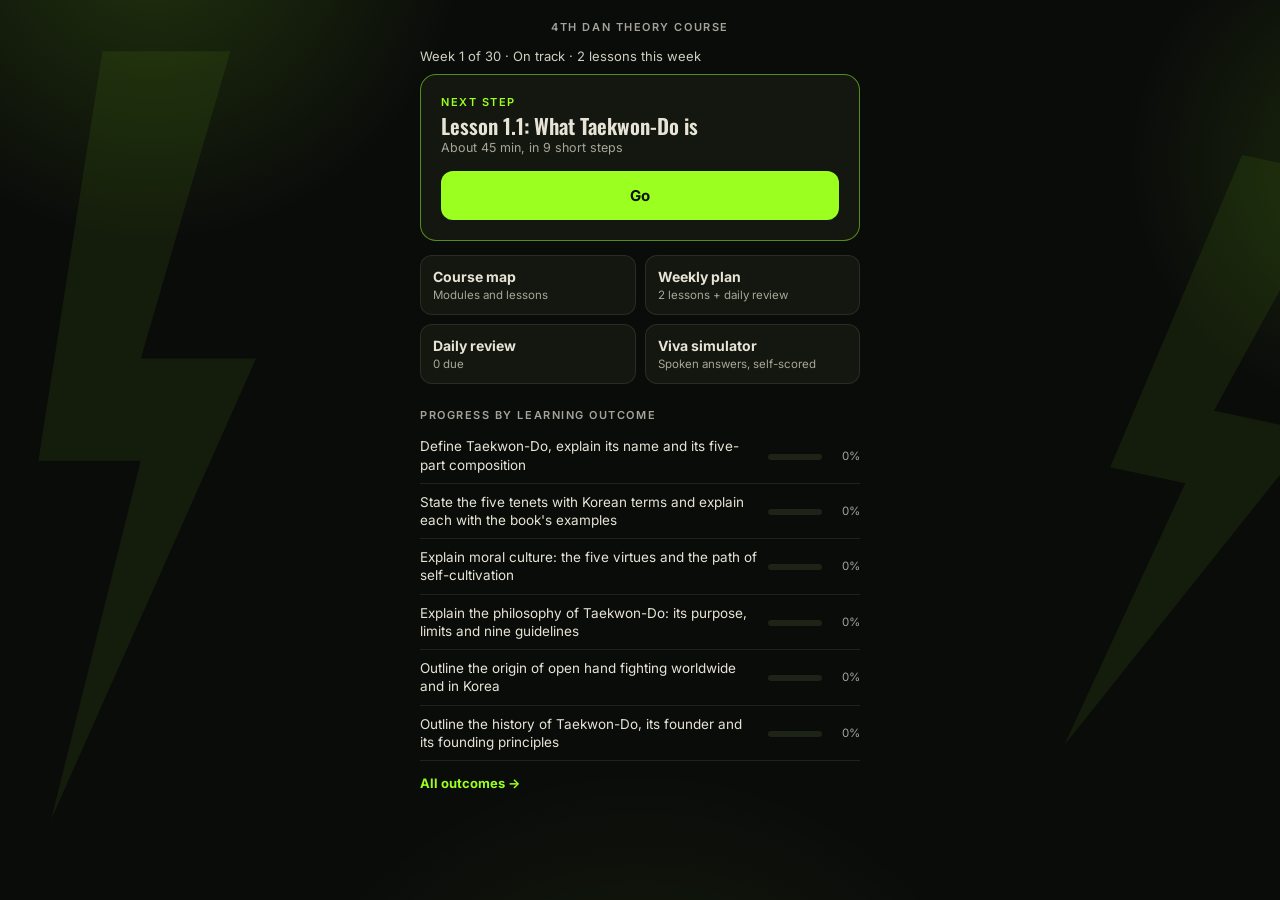
==== course/index.html @ 4cc656b7 "Make the course a separate page - index.html restored to its original version; no link to the course" ====
<!DOCTYPE html>
<html lang="en">
<head>
<meta charset="UTF-8">
<meta name="viewport" content="width=device-width, initial-scale=1.0, viewport-fit=cover">
<title>4th Dan Theory Course</title>
<meta name="theme-color" content="#0A0C0A">
<link rel="preconnect" href="https://fonts.googleapis.com">
<link rel="preconnect" href="https://fonts.gstatic.com" crossorigin>
<link href="https://fonts.googleapis.com/css2?family=Oswald:wght@500;600;700&family=Inter:wght@400;500;600;700&display=swap" rel="stylesheet">
<!-- Base styles copied from the flashcard app so the course looks the same. -->
<style>
  :root{
    --ink:#0A0C0A;
    --ink-2:#14170F;
    --ink-3:#1E2318;
    --line: rgba(237,233,223,0.10);
    --line-strong: rgba(237,233,223,0.18);
    --dobok:#E7E3D6;
    --dobok-dim: rgba(231,227,214,0.90);
    --dobok-faint: rgba(231,227,214,0.70);
    --accent:#9BFF1F;
    --accent-soft: rgba(155,255,31,0.14);
    --accent-line: rgba(155,255,31,0.5);
    --red:#A6433A;
    --red-soft: rgba(166,67,58,0.18);
    --green:#5C7A4F;
    --green-soft: rgba(92,122,79,0.18);
    --radius: 16px;
  }
  *{box-sizing:border-box;}
  body{
    margin:0;color:var(--dobok);font-family:'Inter',sans-serif;-webkit-font-smoothing:antialiased;
    background:
      radial-gradient(520px circle at 12% -8%, rgba(155,255,31,0.16), transparent 60%),
      radial-gradient(460px circle at 108% 18%, rgba(155,255,31,0.12), transparent 55%),
      radial-gradient(640px circle at 50% 128%, rgba(155,255,31,0.09), transparent 60%),
      var(--ink);
    background-attachment:fixed;
    min-height:100vh;
  }
  .bg-bolts{position:fixed;inset:0;z-index:0;pointer-events:none;opacity:0.07;overflow:hidden;}
  .voice{font-family:'Oswald',sans-serif;font-weight:600;}
  .voice-caps{font-family:'Oswald',sans-serif;text-transform:uppercase;letter-spacing:0.02em;font-style:italic;}
  #root{max-width:480px;margin:0 auto;min-height:100vh;padding:20px 20px 40px;position:relative;z-index:1;}
  h1,h2,h3{margin:0;font-weight:600;}
  p{margin:0;}
  button{font-family:'Inter',sans-serif;cursor:pointer;border:none;background:none;color:inherit;}
  input[type=text]{font-family:'Inter',sans-serif;}
  .eyebrow{font-size:11px;letter-spacing:0.14em;text-transform:uppercase;color:var(--dobok-faint);font-weight:600;}
  .btn-primary{background:var(--accent);color:#0A1204;font-weight:700;font-size:15px;padding:15px 20px;border-radius:12px;width:100%;text-align:center;transition:transform .15s ease;}
  .btn-primary:active{transform:scale(0.97);}
  .btn-primary:disabled{opacity:0.4;}
  .btn-ghost{background:transparent;border:1px solid var(--line-strong);color:var(--dobok);font-weight:600;font-size:14px;padding:13px 18px;border-radius:12px;width:100%;text-align:center;}
  .btn-ghost:active{background:var(--ink-3);}
  .chip{padding:9px 14px;border-radius:10px;font-size:13px;font-weight:600;border:1px solid var(--line-strong);color:var(--dobok-dim);}
  .chip.active{background:var(--accent-soft);border-color:var(--accent-line);color:var(--accent);}
  .card{background:var(--ink-2);border:1px solid var(--line);border-radius:var(--radius);padding:20px;}
  .opt{display:block;width:100%;text-align:left;padding:14px 16px;border-radius:12px;border:1px solid var(--line-strong);background:var(--ink-3);font-size:14.5px;margin-top:9px;}
  .opt.correct{background:var(--green-soft);border-color:rgba(92,122,79,0.5);color:#D3E6C8;}
  .opt.wrong{background:var(--red-soft);border-color:rgba(166,67,58,0.5);color:#F0BDB6;}
  .opt.dim{opacity:0.45;}
  .type-input{width:100%;padding:14px 16px;border-radius:12px;border:1px solid var(--line-strong);background:var(--ink-3);color:var(--dobok);font-size:15px;margin-top:14px;font-family:'Inter',sans-serif;resize:none;overflow:hidden;line-height:1.4;display:block;}
  .type-input:focus{outline:none;border-color:var(--accent-line);}
  .type-input.correct{background:var(--green-soft);border-color:rgba(92,122,79,0.6);color:#D3E6C8;}
  .type-input.wrong{background:var(--red-soft);border-color:rgba(166,67,58,0.6);color:#F0BDB6;}
  .result-label{font-size:13px;font-weight:700;margin-top:10px;letter-spacing:0.02em;}
  .result-label.correct{color:#8FC97D;}
  .result-label.wrong{color:#E29A92;}
  .topic-toggle{width:36px;height:21px;border-radius:11px;background:var(--ink-3);border:1px solid var(--line-strong);position:relative;flex-shrink:0;padding:0;}
  .topic-toggle .knob{position:absolute;top:2px;left:2px;width:15px;height:15px;border-radius:50%;background:var(--dobok-faint);transition:left .15s ease,background .15s ease;}
  .topic-toggle.on{background:var(--accent-soft);border-color:var(--accent-line);}
  .topic-toggle.on .knob{left:17px;background:var(--accent);}
  .topic-row.off{opacity:0.45;}
  .err{font-size:12.5px;color:#F0BDB6;margin-top:6px;}
  .fade-in{animation:fadeIn .35s ease both;}
  @keyframes fadeIn{from{opacity:0;transform:translateY(6px);}to{opacity:1;transform:translateY(0);}}
  ::selection{background:var(--accent-soft);}
</style>
<link rel="stylesheet" href="course.css">
<script data-goatcounter="https://guckian.goatcounter.com/count"
        async src="//gc.zgo.at/count.js"></script>
</head>
<body>
<svg class="bg-bolts" viewBox="0 0 500 900" preserveAspectRatio="none" xmlns="http://www.w3.org/2000/svg">
  <path d="M40,20 L90,20 L55,140 L100,140 L20,320 L55,180 L15,180 Z" fill="#9BFF1F"/>
  <path d="M460,60 L500,60 L470,160 L510,160 L440,300 L465,190 L435,190 Z" fill="#9BFF1F" transform="rotate(12 470 180)"/>
  <path d="M30,650 L75,650 L45,760 L85,760 L10,880 L40,740 L5,740 Z" fill="#9BFF1F" transform="rotate(-8 45 760)"/>
  <path d="M420,700 L465,700 L435,800 L475,800 L400,900 L430,780 L395,780 Z" fill="#9BFF1F"/>
</svg>
<div id="root"></div>
<script src="lib.js"></script>
<script src="deck.js"></script>
<script src="course.js"></script>
<script src="module-1.js"></script>
<script src="diagrams.js"></script>
<script src="engine.js"></script>
<script>Course.open();</script>
</body>
</html>
---- course/course.css ----
/* Course views. Builds on the variables and components defined in index.html. */
.c-top{display:flex;justify-content:space-between;align-items:center;gap:8px;}
.c-link{font-size:13px;color:var(--accent);font-weight:700;padding:4px 0;}
.c-sub{font-size:12.5px;color:var(--dobok-faint);line-height:1.45;display:block;}
.c-week{font-size:13px;color:var(--dobok-dim);margin-top:14px;}
.c-next{margin-top:10px;border-color:var(--accent-line);}
.c-next-title{font-size:21px;margin-top:4px;line-height:1.25;}
.c-grid{display:grid;grid-template-columns:1fr 1fr;gap:9px;margin-top:14px;}
.c-tile{background:var(--ink-2);border:1px solid var(--line);border-radius:12px;padding:12px;text-align:left;display:flex;flex-direction:column;gap:3px;}
.c-tile b{font-size:14px;}
.c-tile span{font-size:11.5px;color:var(--dobok-faint);}
.c-h{font-size:11px;letter-spacing:0.14em;text-transform:uppercase;color:var(--dobok-faint);font-weight:600;margin:24px 0 6px;}
.c-orow{display:flex;justify-content:space-between;align-items:center;gap:10px;padding:9px 0;border-bottom:1px solid var(--line);}
.c-otext{font-size:13.5px;line-height:1.35;flex:1;}
.c-omini{display:flex;align-items:center;gap:6px;width:92px;flex-shrink:0;}
.c-omini span{font-size:11.5px;color:var(--dobok-faint);width:32px;text-align:right;}
.c-bar{flex:1;height:6px;border-radius:3px;background:var(--ink-3);overflow:hidden;margin:6px 0 4px;}
.c-bar div{height:100%;background:var(--accent);transition:width .4s ease;}
.c-mod{margin-top:12px;}
.c-dim{opacity:0.5;}
.c-mod-title{font-size:19px;margin-top:2px;}
.c-gate{display:flex;flex-wrap:wrap;gap:6px;margin:10px 0 4px;}
.c-gate span{font-size:11.5px;padding:4px 8px;border-radius:8px;border:1px solid var(--line-strong);color:var(--dobok-faint);}
.c-gate span.ok{border-color:var(--accent-line);color:var(--accent);}
.c-lesson{display:flex;align-items:center;gap:10px;width:100%;text-align:left;padding:10px 0;border-top:1px solid var(--line);}
.c-lesson b{font-size:14px;display:block;}
.c-tick{width:32px;height:32px;border-radius:50%;border:1px solid var(--line-strong);display:flex;align-items:center;justify-content:center;font-size:11.5px;color:var(--dobok-faint);flex-shrink:0;}
.c-tick.on{background:var(--accent-soft);border-color:var(--accent-line);color:var(--accent);font-size:15px;}
.c-date{width:100%;padding:10px 12px;border-radius:10px;border:1px solid var(--line-strong);background:var(--ink-3);color:var(--dobok);font-size:14px;margin:6px 0 12px;color-scheme:dark;}
.c-wk{padding:10px 12px;border:1px solid var(--line);border-radius:12px;margin-top:8px;background:var(--ink-2);}
.c-wk.now{border-color:var(--accent-line);}
.c-wk-h{display:flex;justify-content:space-between;font-size:13.5px;}
.c-wk-h span{color:var(--dobok-faint);font-size:12px;}
.c-pl{font-size:13px;margin-top:5px;color:var(--dobok-dim);}
.c-pl.ok{color:var(--accent);}
.c-oc{margin-top:10px;}
.c-dots{display:flex;gap:5px;flex-wrap:wrap;justify-content:center;}
.c-dot{width:7px;height:7px;border-radius:50%;background:var(--line-strong);}
.c-dot.done{background:var(--accent);}
.c-dot.now{background:var(--dobok);}
.c-read,.c-video{margin-top:10px;}
.c-title{font-size:19px;line-height:1.3;}
.c-read p{font-size:15px;line-height:1.55;color:var(--dobok-dim);margin-top:10px;}
.c-read-foot{display:flex;justify-content:space-between;align-items:center;margin-top:14px;}
.c-ref{display:inline-block;font-size:11px;font-weight:700;color:var(--dobok-faint);border:1px solid var(--line-strong);border-radius:6px;padding:2px 6px;}
.c-fig{margin:14px 0 0;}
.c-fig figcaption{font-size:11.5px;color:var(--dobok-faint);margin-top:4px;text-align:center;}
.c-vwrap{position:relative;padding-top:56.25%;margin-top:8px;border-radius:10px;overflow:hidden;}
.c-vwrap iframe{position:absolute;inset:0;width:100%;height:100%;border:0;}
.c-nav{display:flex;gap:10px;margin-top:16px;}
.c-model{margin-top:14px;padding:12px 14px;border-radius:12px;background:var(--ink-3);border:1px solid var(--line-strong);}
.c-model p,.c-model li{font-size:14px;line-height:1.5;color:var(--dobok-dim);margin:6px 0;}
.c-model ul{padding-left:18px;margin:6px 0;}
.c-rub{display:flex;gap:10px;align-items:flex-start;width:100%;text-align:left;padding:9px 0;border-bottom:1px solid var(--line);font-size:14px;line-height:1.4;}
.c-box{width:20px;height:20px;border-radius:5px;border:1px solid var(--line-strong);flex-shrink:0;display:flex;align-items:center;justify-content:center;font-size:13px;color:var(--accent);}
.c-rub.on .c-box{background:var(--accent-soft);border-color:var(--accent-line);}
.c-task-text{overflow:auto;resize:vertical;}
.c-qhead{display:flex;justify-content:space-between;align-items:center;}
.c-q{font-size:18px;line-height:1.4;}
.c-after{margin-top:14px;padding-top:14px;border-top:1px solid var(--line-strong);font-size:14.5px;line-height:1.5;color:var(--dobok-dim);}
.c-hook{margin-top:12px;padding:12px 14px;border-radius:12px;background:var(--accent-soft);border:1px solid var(--accent-line);font-size:14px;line-height:1.5;}
.c-big{font-size:38px;color:var(--accent);margin-top:6px;}
.c-crit{display:flex;justify-content:space-between;align-items:center;gap:8px;padding:10px 0;border-bottom:1px solid var(--line);}
.c-crit b{font-size:14px;}
.c-scores{display:flex;gap:5px;flex-shrink:0;}
.c-score{padding:8px 11px;}
.dg{width:100%;height:auto;display:block;font-family:'Inter',sans-serif;}
.dg-step{animation:dgIn .5s ease both;}
.dg-orbit{animation:dgOrbit 10s linear infinite;}
@keyframes dgIn{from{opacity:0;transform:translateY(6px);}to{opacity:1;transform:none;}}
@keyframes dgOrbit{to{transform:rotate(360deg);}}
@media (prefers-reduced-motion: reduce){.dg-step,.dg-orbit{animation:none;}}
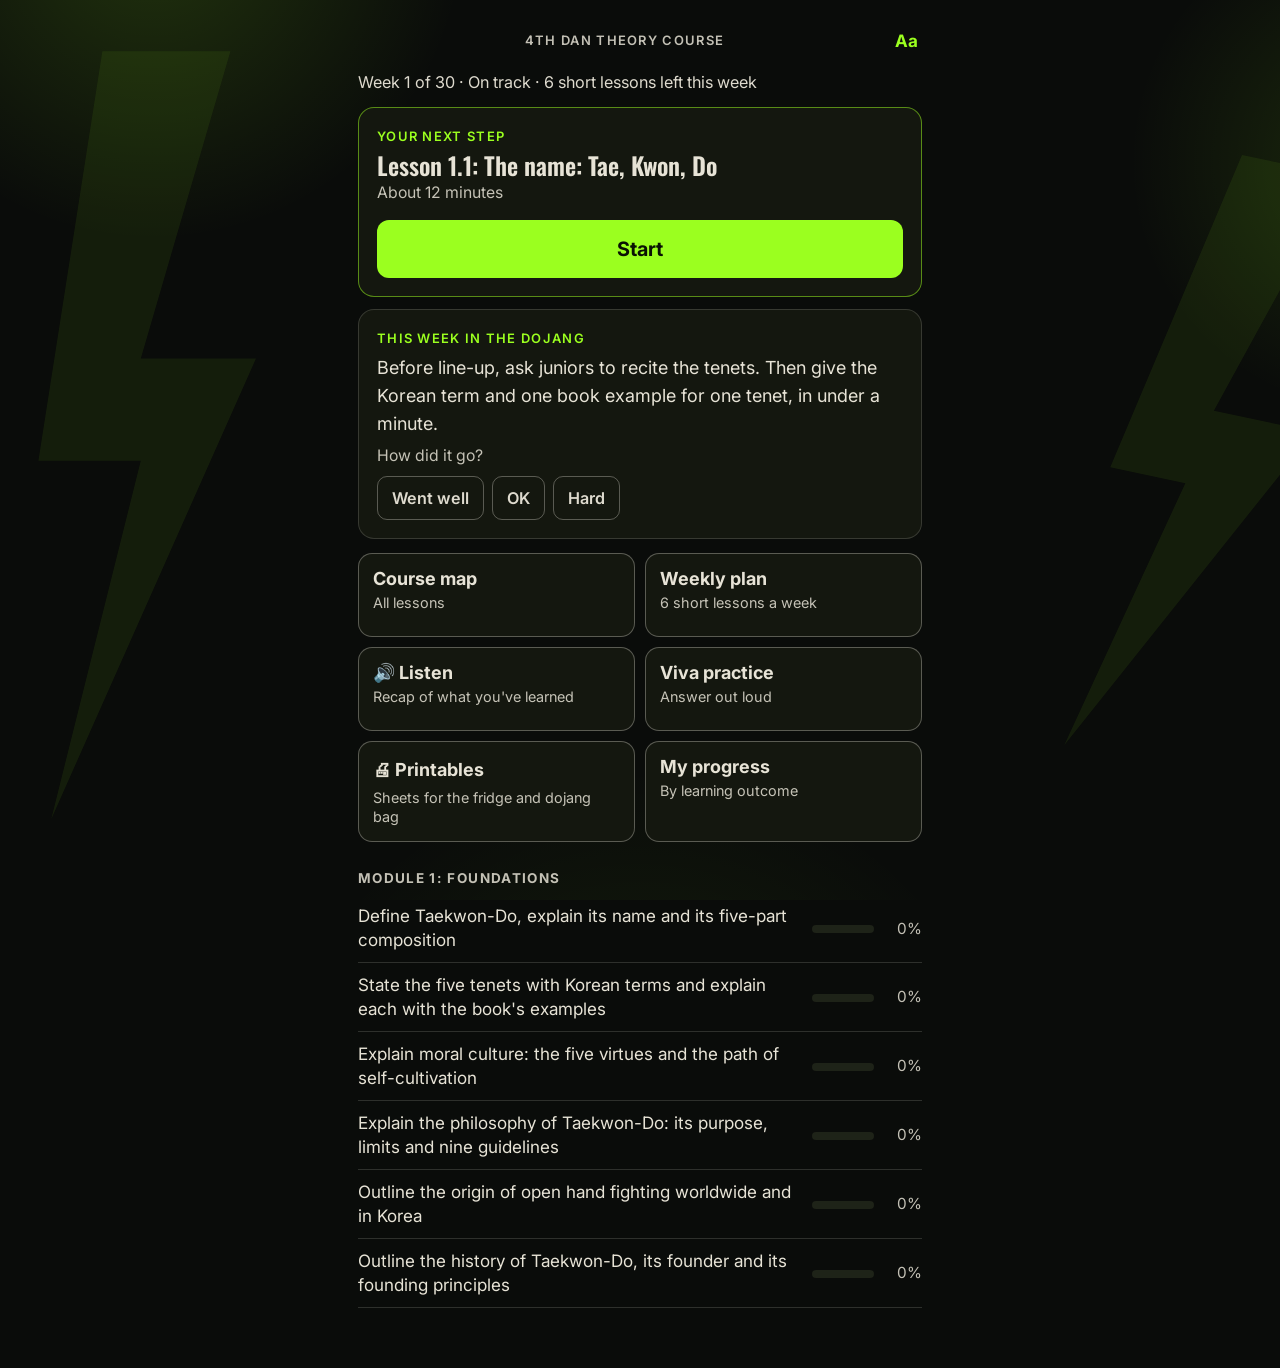
==== commit 8b49c2fa: "Redesign Module 1 for short sessions and retention - 18 micro-lessons (six a week, ~12 min): guess f" ====
--- a/course/index.html
+++ b/course/index.html
@@ -93,6 +93,7 @@
 <script src="deck.js"></script>
 <script src="course.js"></script>
 <script src="module-1.js"></script>
+<script src="module-1-lessons.js"></script>
 <script src="diagrams.js"></script>
 <script src="engine.js"></script>
 <script>Course.open();</script>
--- a/course/course.css
+++ b/course/course.css
@@ -1,72 +1,140 @@
-/* Course views. Builds on the variables and components defined in index.html. */
-.c-top{display:flex;justify-content:space-between;align-items:center;gap:8px;}
-.c-link{font-size:13px;color:var(--accent);font-weight:700;padding:4px 0;}
-.c-sub{font-size:12.5px;color:var(--dobok-faint);line-height:1.45;display:block;}
-.c-week{font-size:13px;color:var(--dobok-dim);margin-top:14px;}
-.c-next{margin-top:10px;border-color:var(--accent-line);}
-.c-next-title{font-size:21px;margin-top:4px;line-height:1.25;}
-.c-grid{display:grid;grid-template-columns:1fr 1fr;gap:9px;margin-top:14px;}
-.c-tile{background:var(--ink-2);border:1px solid var(--line);border-radius:12px;padding:12px;text-align:left;display:flex;flex-direction:column;gap:3px;}
-.c-tile b{font-size:14px;}
-.c-tile span{font-size:11.5px;color:var(--dobok-faint);}
-.c-h{font-size:11px;letter-spacing:0.14em;text-transform:uppercase;color:var(--dobok-faint);font-weight:600;margin:24px 0 6px;}
-.c-orow{display:flex;justify-content:space-between;align-items:center;gap:10px;padding:9px 0;border-bottom:1px solid var(--line);}
-.c-otext{font-size:13.5px;line-height:1.35;flex:1;}
-.c-omini{display:flex;align-items:center;gap:6px;width:92px;flex-shrink:0;}
-.c-omini span{font-size:11.5px;color:var(--dobok-faint);width:32px;text-align:right;}
-.c-bar{flex:1;height:6px;border-radius:3px;background:var(--ink-3);overflow:hidden;margin:6px 0 4px;}
+/* Course page. Built for reading comfort: 18px base (20px extra large), high contrast,
+   48px tap targets, optional light "paper" theme. Uses the variables from index.html's base styles. */
+:root{
+  --dobok-dim: rgba(231,227,214,0.96);
+  --dobok-faint: rgba(231,227,214,0.84);
+  --line: rgba(237,233,223,0.16);
+  --line-strong: rgba(237,233,223,0.32);
+}
+html{font-size:18px;}
+html.size-xl{font-size:20px;}
+html.theme-paper{
+  --ink:#F5F0E6; --ink-2:#FFFFFF; --ink-3:#EEE7D8;
+  --line: rgba(30,32,26,0.14); --line-strong: rgba(30,32,26,0.30);
+  --dobok:#1B1D18; --dobok-dim:#22251F; --dobok-faint:#45493F;
+  --accent:#2F6B05; --accent-soft: rgba(47,107,5,0.10); --accent-line: rgba(47,107,5,0.55);
+  --green-soft: rgba(47,107,5,0.12); --red-soft: rgba(166,67,58,0.12);
+}
+html.theme-paper body{background:var(--ink);}
+html.theme-paper .bg-bolts{display:none;}
+html.theme-paper .btn-primary{color:#FFFFFF;}
+html.theme-paper .opt.correct,html.theme-paper .type-input.correct{color:#1F4A04;}
+html.theme-paper .opt.wrong,html.theme-paper .type-input.wrong{color:#7A2A22;}
+html.theme-paper .result-label.correct{color:#2F6B05;}
+html.theme-paper .result-label.wrong{color:#9A3A30;}
+html.theme-paper .c-date{color-scheme:light;}
+
+#root{max-width:600px;padding:18px 18px 60px;}
+body{font-size:1rem;line-height:1.55;}
+.eyebrow{font-size:0.72rem;letter-spacing:0.1em;}
+.btn-primary{font-size:1rem;min-height:52px;}
+.btn-ghost{font-size:0.95rem;min-height:48px;}
+.btn-primary:disabled{opacity:0.55;}
+.opt{font-size:1rem;min-height:52px;padding:14px 16px;line-height:1.4;}
+.type-input{font-size:1rem;min-height:52px;}
+.chip{font-size:0.9rem;min-height:44px;padding:10px 14px;}
+.card{padding:18px;}
+.result-label{font-size:0.95rem;}
+.err{font-size:0.9rem;}
+
+.c-acc{color:var(--accent);}
+.c-top{display:flex;justify-content:space-between;align-items:center;gap:8px;min-height:44px;}
+.c-link{font-size:0.95rem;color:var(--accent);font-weight:700;padding:10px 4px;min-height:44px;}
+.c-sub{font-size:0.88rem;color:var(--dobok-faint);line-height:1.5;display:block;}
+.c-week{font-size:0.9rem;color:var(--dobok-dim);margin-top:8px;}
+.c-next{margin-top:12px;border-color:var(--accent-line);}
+.c-next-title{font-size:1.35rem;margin-top:4px;line-height:1.25;}
+.c-big-btn{margin-top:16px;font-size:1.1rem;min-height:58px;}
+.c-class{margin-top:12px;}
+.c-class p{font-size:1rem;margin-top:6px;}
+.c-row{display:flex;flex-wrap:wrap;gap:8px;margin-top:8px;}
+.c-grid{display:grid;grid-template-columns:1fr 1fr;gap:10px;margin-top:14px;}
+.c-tile{background:var(--ink-2);border:1px solid var(--line-strong);border-radius:14px;padding:14px;text-align:left;display:flex;flex-direction:column;gap:4px;min-height:84px;color:var(--dobok);text-decoration:none;}
+.c-tile b{font-size:1rem;}
+.c-tile span{font-size:0.8rem;color:var(--dobok-faint);line-height:1.35;}
+.c-h{font-size:0.75rem;letter-spacing:0.1em;text-transform:uppercase;color:var(--dobok-faint);font-weight:700;margin:26px 0 6px;}
+.c-orow{display:flex;justify-content:space-between;align-items:center;gap:10px;padding:10px 0;border-bottom:1px solid var(--line);}
+.c-otext{font-size:0.95rem;line-height:1.4;flex:1;}
+.c-omini{display:flex;align-items:center;gap:8px;width:110px;flex-shrink:0;}
+.c-omini span{font-size:0.85rem;color:var(--dobok-faint);width:40px;text-align:right;}
+.c-bar{flex:1;height:8px;border-radius:4px;background:var(--ink-3);overflow:hidden;margin:6px 0 4px;}
 .c-bar div{height:100%;background:var(--accent);transition:width .4s ease;}
 .c-mod{margin-top:12px;}
-.c-dim{opacity:0.5;}
-.c-mod-title{font-size:19px;margin-top:2px;}
-.c-gate{display:flex;flex-wrap:wrap;gap:6px;margin:10px 0 4px;}
-.c-gate span{font-size:11.5px;padding:4px 8px;border-radius:8px;border:1px solid var(--line-strong);color:var(--dobok-faint);}
+.c-dim{opacity:0.55;}
+.c-mod-title{font-size:1.25rem;margin-top:2px;}
+.c-gate{display:flex;flex-wrap:wrap;gap:6px;margin:12px 0 4px;}
+.c-gate span{font-size:0.8rem;padding:5px 9px;border-radius:8px;border:1px solid var(--line-strong);color:var(--dobok-faint);}
 .c-gate span.ok{border-color:var(--accent-line);color:var(--accent);}
-.c-lesson{display:flex;align-items:center;gap:10px;width:100%;text-align:left;padding:10px 0;border-top:1px solid var(--line);}
-.c-lesson b{font-size:14px;display:block;}
-.c-tick{width:32px;height:32px;border-radius:50%;border:1px solid var(--line-strong);display:flex;align-items:center;justify-content:center;font-size:11.5px;color:var(--dobok-faint);flex-shrink:0;}
-.c-tick.on{background:var(--accent-soft);border-color:var(--accent-line);color:var(--accent);font-size:15px;}
-.c-date{width:100%;padding:10px 12px;border-radius:10px;border:1px solid var(--line-strong);background:var(--ink-3);color:var(--dobok);font-size:14px;margin:6px 0 12px;color-scheme:dark;}
-.c-wk{padding:10px 12px;border:1px solid var(--line);border-radius:12px;margin-top:8px;background:var(--ink-2);}
-.c-wk.now{border-color:var(--accent-line);}
-.c-wk-h{display:flex;justify-content:space-between;font-size:13.5px;}
-.c-wk-h span{color:var(--dobok-faint);font-size:12px;}
-.c-pl{font-size:13px;margin-top:5px;color:var(--dobok-dim);}
+.c-wkh{font-size:0.78rem;font-weight:700;letter-spacing:0.08em;text-transform:uppercase;color:var(--dobok-faint);margin:14px 0 2px;}
+.c-lesson{display:flex;align-items:center;gap:12px;width:100%;text-align:left;padding:8px 0;min-height:56px;border-top:1px solid var(--line);}
+.c-ltitle{flex:1;font-size:1rem;font-weight:600;}
+.c-tick{width:42px;height:42px;border-radius:50%;border:1px solid var(--line-strong);display:flex;align-items:center;justify-content:center;font-size:0.82rem;color:var(--dobok-faint);flex-shrink:0;}
+.c-tick.on{background:var(--accent-soft);border-color:var(--accent-line);color:var(--accent);font-size:1.1rem;}
+.c-date{width:100%;padding:12px;border-radius:10px;border:1px solid var(--line-strong);background:var(--ink-3);color:var(--dobok);font-size:1rem;margin:6px 0 12px;color-scheme:dark;min-height:48px;}
+.c-wk{padding:12px 14px;border:1px solid var(--line);border-radius:12px;margin-top:8px;background:var(--ink-2);}
+.c-wk.now{border-color:var(--accent-line);border-width:2px;}
+.c-wk-h{display:flex;justify-content:space-between;font-size:1rem;}
+.c-wk-h span{color:var(--dobok-faint);font-size:0.88rem;}
+.c-pl{font-size:0.92rem;margin-top:6px;color:var(--dobok-dim);}
 .c-pl.ok{color:var(--accent);}
 .c-oc{margin-top:10px;}
-.c-dots{display:flex;gap:5px;flex-wrap:wrap;justify-content:center;}
-.c-dot{width:7px;height:7px;border-radius:50%;background:var(--line-strong);}
+.c-setrow{padding:12px 0;border-bottom:1px solid var(--line);}
+.c-setrow b{font-size:1rem;}
+.c-dots{display:flex;gap:5px;flex-wrap:wrap;justify-content:center;flex:1;}
+.c-dot{width:9px;height:9px;border-radius:50%;background:var(--line-strong);}
 .c-dot.done{background:var(--accent);}
-.c-dot.now{background:var(--dobok);}
+.c-dot.now{background:var(--dobok);transform:scale(1.25);}
 .c-read,.c-video{margin-top:10px;}
-.c-title{font-size:19px;line-height:1.3;}
-.c-read p{font-size:15px;line-height:1.55;color:var(--dobok-dim);margin-top:10px;}
-.c-read-foot{display:flex;justify-content:space-between;align-items:center;margin-top:14px;}
-.c-ref{display:inline-block;font-size:11px;font-weight:700;color:var(--dobok-faint);border:1px solid var(--line-strong);border-radius:6px;padding:2px 6px;}
-.c-fig{margin:14px 0 0;}
-.c-fig figcaption{font-size:11.5px;color:var(--dobok-faint);margin-top:4px;text-align:center;}
+.c-title{font-size:1.3rem;line-height:1.3;}
+.c-read p,.c-read-p{font-size:1.05rem;line-height:1.6;color:var(--dobok-dim);margin-top:12px;}
+.c-picture{margin-top:16px;padding:12px 14px;border-left:4px solid var(--accent);background:var(--accent-soft);border-radius:0 10px 10px 0;font-size:1rem;line-height:1.5;font-style:italic;}
+.c-picture .eyebrow{font-style:normal;margin-bottom:4px;}
+.c-read-foot{display:flex;justify-content:space-between;align-items:center;margin-top:12px;gap:8px;}
+.c-ref{display:inline-block;font-size:0.78rem;font-weight:700;color:var(--dobok-faint);border:1px solid var(--line-strong);border-radius:6px;padding:2px 7px;}
+.c-fig{margin:16px 0 0;}
+.c-fig figcaption{font-size:0.82rem;color:var(--dobok-faint);margin-top:6px;text-align:center;}
 .c-vwrap{position:relative;padding-top:56.25%;margin-top:8px;border-radius:10px;overflow:hidden;}
 .c-vwrap iframe{position:absolute;inset:0;width:100%;height:100%;border:0;}
-.c-nav{display:flex;gap:10px;margin-top:16px;}
-.c-model{margin-top:14px;padding:12px 14px;border-radius:12px;background:var(--ink-3);border:1px solid var(--line-strong);}
-.c-model p,.c-model li{font-size:14px;line-height:1.5;color:var(--dobok-dim);margin:6px 0;}
-.c-model ul{padding-left:18px;margin:6px 0;}
-.c-rub{display:flex;gap:10px;align-items:flex-start;width:100%;text-align:left;padding:9px 0;border-bottom:1px solid var(--line);font-size:14px;line-height:1.4;}
-.c-box{width:20px;height:20px;border-radius:5px;border:1px solid var(--line-strong);flex-shrink:0;display:flex;align-items:center;justify-content:center;font-size:13px;color:var(--accent);}
+.c-nav{display:flex;gap:10px;margin-top:18px;}
+.c-back{width:auto;flex:0 0 auto;padding:13px 20px;}
+.c-q{font-size:1.2rem;line-height:1.4;}
+.c-qhead{display:flex;justify-content:space-between;align-items:center;min-height:44px;}
+.c-after{margin-top:14px;padding-top:14px;border-top:1px solid var(--line-strong);font-size:1rem;line-height:1.55;color:var(--dobok-dim);}
+.c-hook{margin-top:12px;padding:12px 14px;border-radius:12px;background:var(--accent-soft);border:1px solid var(--accent-line);font-size:1rem;line-height:1.5;}
+.c-model{margin-top:14px;padding:14px;border-radius:12px;background:var(--ink-3);border:1px solid var(--line-strong);}
+.c-model p,.c-model li{font-size:1rem;line-height:1.55;color:var(--dobok-dim);margin:6px 0;}
+.c-model ul{padding-left:20px;margin:6px 0;}
+.c-rub{display:flex;gap:12px;align-items:flex-start;width:100%;text-align:left;padding:12px 0;min-height:48px;border-bottom:1px solid var(--line);font-size:1rem;line-height:1.45;color:var(--dobok);}
+.c-box{width:26px;height:26px;border-radius:6px;border:2px solid var(--line-strong);flex-shrink:0;display:flex;align-items:center;justify-content:center;font-size:1rem;color:var(--accent);}
 .c-rub.on .c-box{background:var(--accent-soft);border-color:var(--accent-line);}
-.c-task-text{overflow:auto;resize:vertical;}
-.c-qhead{display:flex;justify-content:space-between;align-items:center;}
-.c-q{font-size:18px;line-height:1.4;}
-.c-after{margin-top:14px;padding-top:14px;border-top:1px solid var(--line-strong);font-size:14.5px;line-height:1.5;color:var(--dobok-dim);}
-.c-hook{margin-top:12px;padding:12px 14px;border-radius:12px;background:var(--accent-soft);border:1px solid var(--accent-line);font-size:14px;line-height:1.5;}
-.c-big{font-size:38px;color:var(--accent);margin-top:6px;}
-.c-crit{display:flex;justify-content:space-between;align-items:center;gap:8px;padding:10px 0;border-bottom:1px solid var(--line);}
-.c-crit b{font-size:14px;}
-.c-scores{display:flex;gap:5px;flex-shrink:0;}
-.c-score{padding:8px 11px;}
+.c-rec{margin-top:14px;}
+.c-recbtn{display:inline-flex;align-items:center;gap:10px;min-height:52px;padding:12px 18px;border-radius:12px;border:2px solid var(--accent-line);background:var(--accent-soft);color:var(--dobok);font-weight:700;font-size:1rem;}
+.c-recbtn.on{border-color:#C0473C;background:rgba(192,71,60,0.18);}
+.c-dotrec{width:14px;height:14px;border-radius:50%;background:#C0473C;display:inline-block;}
+.c-recbtn.on .c-dotrec{animation:recPulse 1s ease-in-out infinite;}
+.c-rec-time{margin-left:12px;font-size:1.1rem;font-weight:700;font-variant-numeric:tabular-nums;}
+.c-take{display:flex;align-items:center;gap:10px;margin-top:10px;}
+.c-take audio{flex:1;min-width:0;height:44px;}
+.c-sum{padding-left:20px;margin:10px 0;}
+.c-sum li{font-size:1.05rem;line-height:1.55;margin:8px 0;}
+.c-big{font-size:2.4rem;color:var(--accent);margin-top:6px;}
+.c-crit{display:flex;justify-content:space-between;align-items:center;gap:8px;padding:12px 0;border-bottom:1px solid var(--line);flex-wrap:wrap;}
+.c-crit b{font-size:1rem;}
+.c-scores{display:flex;gap:6px;flex-shrink:0;}
+.c-score{min-width:46px;}
+@keyframes recPulse{50%{opacity:0.3;}}
+
 .dg{width:100%;height:auto;display:block;font-family:'Inter',sans-serif;}
-.dg-step{animation:dgIn .5s ease both;}
+.dg-step{animation:dgIn .45s ease both;}
 .dg-orbit{animation:dgOrbit 10s linear infinite;}
 @keyframes dgIn{from{opacity:0;transform:translateY(6px);}to{opacity:1;transform:none;}}
 @keyframes dgOrbit{to{transform:rotate(360deg);}}
-@media (prefers-reduced-motion: reduce){.dg-step,.dg-orbit{animation:none;}}
+/* Diagrams are drawn in dark-theme colours; remap them for the paper theme. */
+html.theme-paper .dg [fill="#E7E3D6"]{fill:var(--dobok);}
+html.theme-paper .dg [fill="rgba(231,227,214,0.7)"]{fill:var(--dobok-faint);}
+html.theme-paper .dg [fill="#9BFF1F"]{fill:var(--accent);}
+html.theme-paper .dg [fill="#1E2318"]{fill:var(--ink-3);}
+html.theme-paper .dg [fill="rgba(155,255,31,0.14)"]{fill:var(--accent-soft);}
+html.theme-paper .dg [stroke="rgba(231,227,214,0.35)"]{stroke:var(--line-strong);}
+html.theme-paper .dg [stroke="#9BFF1F"]{stroke:var(--accent);}
+@media (prefers-reduced-motion: reduce){.dg-step,.dg-orbit,.c-recbtn.on .c-dotrec{animation:none;}}
